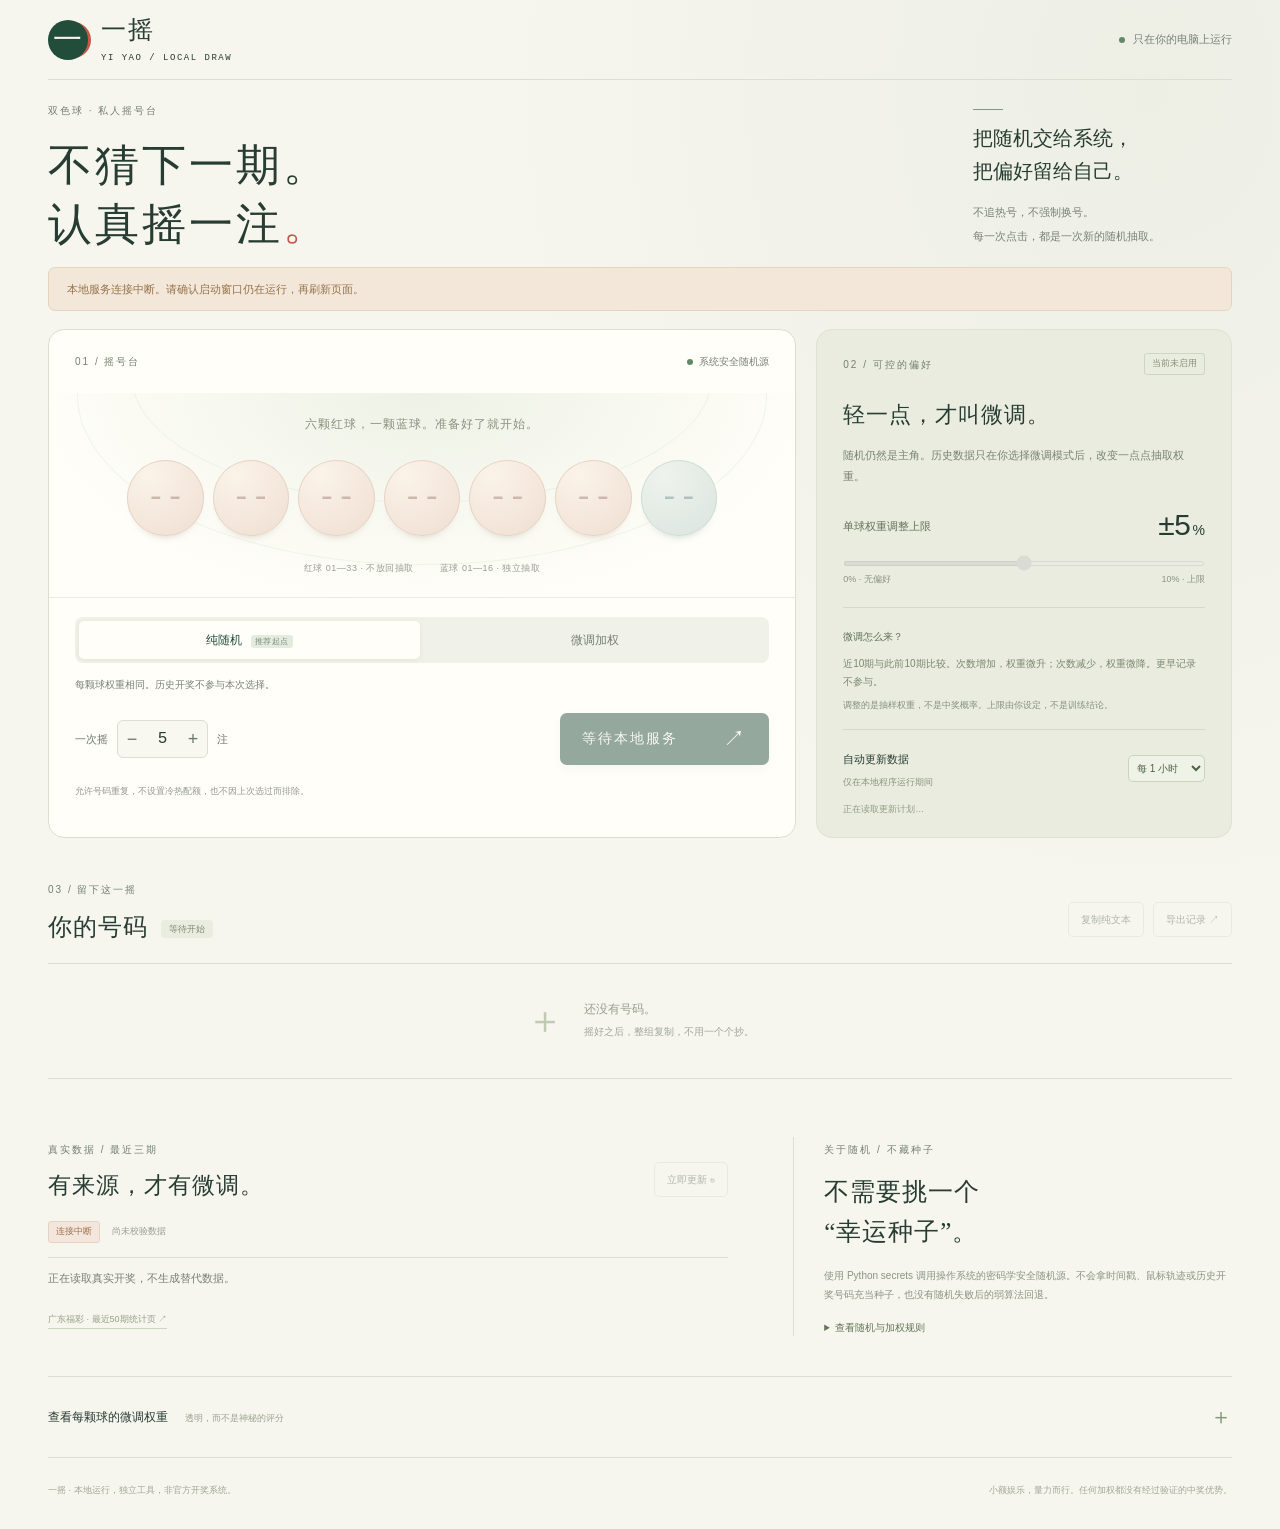
==== static/index.html @ d07a294c "init: 一摇·双色球摇号台 (ssq-draw-app), Python 纯标准库, 适配 Caddy 反代" ====
<!doctype html>
<html lang="zh-CN">
<head>
  <meta charset="utf-8">
  <meta name="viewport" content="width=device-width,initial-scale=1">
  <meta name="theme-color" content="#eef0e6">
  <title>一摇 · 本地双色球摇号台</title>
  <link rel="icon" href="favicon.svg" type="image/svg+xml">
  <link rel="stylesheet" href="style.css">
  <script src="app.js" defer></script>
</head>
<body>
  <div class="page-shell">
    <header class="topbar">
      <a class="brand" href="./" aria-label="一摇首页"><span class="brand-mark">一</span><span>一摇<span class="brand-sub">YI YAO / LOCAL DRAW</span></span></a>
      <span class="local-label"><i></i>只在你的电脑上运行</span>
    </header>

    <main>
      <section class="intro">
        <div><p class="eyebrow">双色球 · 私人摇号台</p><h1>不猜下一期。<br>认真摇一注<span class="period">。</span></h1></div>
        <div class="intro-note"><span class="note-line"></span><p>把随机交给系统，<br>把偏好留给自己。</p><span>不追热号，不强制换号。<br>每一次点击，都是一次新的随机抽取。</span></div>
      </section>

      <div id="notice" class="notice" role="status" hidden></div>
      <section class="workbench" aria-label="摇号控制台">
        <div class="draw-panel">
          <div class="panel-top"><span class="section-label">01 / 摇号台</span><span class="entropy-label"><i></i>系统安全随机源</span></div>
          <div class="machine" id="machine">
            <div class="orbit orbit-one"></div><div class="orbit orbit-two"></div>
            <p class="machine-caption" id="machine-caption">六颗红球，一颗蓝球。准备好了就开始。</p>
            <div class="balls" id="balls" aria-label="本次首注号码" aria-live="polite">
              <span class="ball empty">--</span><span class="ball empty">--</span><span class="ball empty">--</span><span class="ball empty">--</span><span class="ball empty">--</span><span class="ball empty">--</span><span class="ball blue empty">--</span>
            </div>
            <div class="machine-footer"><span>红球 01—33 · 不放回抽取</span><span>蓝球 01—16 · 独立抽取</span></div>
          </div>
          <div class="draw-controls">
            <fieldset class="mode-switch"><legend class="sr-only">选择摇号模式</legend>
              <label><input type="radio" name="mode" value="uniform" checked><span>纯随机 <small>推荐起点</small></span></label>
              <label><input type="radio" name="mode" value="weighted"><span>微调加权</span></label>
            </fieldset>
            <p id="mode-description" class="mode-description">每颗球权重相同。历史开奖不参与本次选择。</p>
            <div class="action-line">
              <div class="quantity"><label for="count">一次摇</label><div class="stepper"><button id="minus" type="button" aria-label="减少注数">−</button><input id="count" type="number" min="1" max="20" value="5" inputmode="numeric" aria-label="摇号注数"><button id="plus" type="button" aria-label="增加注数">+</button></div><span>注</span></div>
              <button id="draw" class="primary-button" type="button" disabled><span id="draw-label">连接摇号台…</span><span aria-hidden="true">↗</span></button>
            </div>
            <p class="quiet-line">允许号码重复，不设置冷热配额，也不因上次选过而排除。</p>
          </div>
        </div>

        <aside class="settings-panel">
          <div class="panel-top"><span class="section-label">02 / 可控的偏好</span><span class="small-tag" id="weight-tag">当前未启用</span></div>
          <h2>轻一点，才叫微调。</h2>
          <p class="settings-copy">随机仍然是主角。历史数据只在你选择微调模式后，改变一点点抽取权重。</p>
          <div class="strength-head"><label for="strength">单球权重调整上限</label><strong id="strength-value">±5<span>%</span></strong></div>
          <input id="strength" type="range" min="0" max="10" step="1" value="5" disabled aria-label="单球权重调整上限百分比">
          <div class="range-labels"><span>0% · 无偏好</span><span>10% · 上限</span></div>
          <div class="formula-note"><span class="tiny-label">微调怎么来？</span><p>近10期与此前10期比较。次数增加，权重微升；次数减少，权重微降。更早记录不参与。</p><small>调整的是抽样权重，不是中奖概率。上限由你设定，不是训练结论。</small></div>
          <div class="schedule"><div><label for="interval">自动更新数据</label><p>仅在本地程序运行期间</p></div><select id="interval" aria-label="自动更新周期"><option value="1">每 1 小时</option><option value="3">每 3 小时</option><option value="6">每 6 小时</option><option value="12">每 12 小时</option></select></div>
          <p class="next-refresh" id="next-refresh">正在读取更新计划…</p>
        </aside>
      </section>

      <section class="results-section" aria-labelledby="results-title">
        <div class="section-heading"><div><span class="section-label">03 / 留下这一摇</span><h2 id="results-title">你的号码<span id="result-count" class="count-badge">等待开始</span></h2></div><div class="result-actions"><button id="copy" type="button" class="text-button" disabled>复制纯文本</button><button id="export" type="button" class="text-button" disabled>导出记录 ↗</button></div></div>
        <div id="results" class="results empty-results"><span class="empty-symbol" aria-hidden="true">＋</span><p>还没有号码。<br><small>摇好之后，整组复制，不用一个个抄。</small></p></div>
        <div class="receipt" id="receipt" hidden></div>
        <details id="plain-details" class="plain-details" hidden><summary>展开纯文本，可直接全选复制</summary><textarea id="plain-output" readonly aria-label="本次号码纯文本" spellcheck="false"></textarea></details>
        <div id="recent-batches" class="recent-batches" hidden><span>最近几次</span><div id="batch-buttons"></div></div>
      </section>

      <section class="evidence-section">
        <div class="data-panel">
          <div class="section-heading"><div><span class="section-label">真实数据 / 最近三期</span><h2>有来源，才有微调。</h2></div><button id="refresh" class="text-button" type="button">立即更新 ↻</button></div>
          <div class="data-status"><span id="data-status" class="status-chip">正在连接</span><span id="checked-at">尚未校验数据</span></div>
          <div id="latest-draws" class="latest-draws"><p class="muted">正在读取真实开奖，不生成替代数据。</p></div>
          <a class="source-link" href="https://www.gdfc.org.cn/charts/ssq/indicators.html?period=50" target="_blank" rel="noreferrer">广东福彩 · 最近50期统计页 ↗</a>
        </div>
        <div class="principles-panel"><span class="section-label">关于随机 / 不藏种子</span><h2>不需要挑一个<br>“幸运种子”。</h2><p>使用 Python secrets 调用操作系统的密码学安全随机源。不会拿时间戳、鼠标轨迹或历史开奖号码充当种子，也没有随机失败后的弱算法回退。</p><details><summary>查看随机与加权规则</summary><p>每次抽取都使用 secrets.randbelow。纯随机时所有球的权重均为10000；微调时权重 = 10000 × [1 + 上限 × (近10期次数 − 此前10期次数) ÷ 10]，以整数对称取整。</p><p>红球按当前剩余权重逐次抽取，抽中后移除；蓝球单独抽取。种子与内部随机状态不显示、不保存。批次编号与权重快照只是记录标识，不是种子。</p><a href="https://docs.python.org/3/library/secrets.html" target="_blank" rel="noreferrer">Python 官方随机源说明 ↗</a></details></div>
      </section>

      <details class="weights-details" id="weights-details"><summary><span>查看每颗球的微调权重<span class="detail-sub">透明，而不是神秘的评分</span></span><span class="expand-sign">＋</span></summary><p class="weights-note" id="weights-note">展开后读取真实数据计算的权重预览。纯随机模式不使用这些权重。</p><h3>红球</h3><div id="red-weights" class="weight-grid"></div><h3>蓝球</h3><div id="blue-weights" class="weight-grid"></div></details>
    </main>
    <footer><span>一摇 · 本地运行，独立工具，非官方开奖系统。</span><span>小额娱乐，量力而行。任何加权都没有经过验证的中奖优势。</span></footer>
  </div>
  <div id="toast" class="toast" role="status" aria-live="polite" hidden></div>
</body>
</html>
---- static/style.css ----
:root{--paper:#f6f5ee;--ink:#273c32;--muted:#798178;--green:#234d3b;--green-light:#e4ebdf;--line:#dcded2;--red:#c65749;--blue:#47758c;--white:#fffef9;--serif:"STZhongsong","Songti SC","SimSun",serif;--sans:"Microsoft YaHei","PingFang SC",sans-serif;--mono:"Cascadia Mono","Consolas",monospace}
*{box-sizing:border-box}body{margin:0;background:var(--paper);color:var(--ink);font:14px/1.7 var(--sans);background-image:radial-gradient(ellipse at 90% 6%,#e2e7d975,transparent 40%)}button,input,select{font:inherit}button,a,input,select,summary{-webkit-tap-highlight-color:transparent}button{cursor:pointer}button:disabled{cursor:not-allowed;opacity:.48}button:focus-visible,a:focus-visible,input:focus-visible,select:focus-visible,summary:focus-visible{outline:3px solid #91b49d;outline-offset:4px}a{color:inherit;text-decoration:none}[hidden]{display:none!important}.page-shell{max-width:1272px;margin:auto;padding:0 44px}.topbar{height:106px;display:flex;align-items:center;justify-content:space-between;border-bottom:1px solid var(--line)}.brand{display:flex;align-items:center;gap:13px;font:25px var(--serif);letter-spacing:2px}.brand-mark{width:40px;height:40px;display:grid;place-items:center;border-radius:50%;background:var(--green);color:var(--paper);font:29px var(--serif);box-shadow:5px 0 0 -2px var(--red)}.brand-sub{display:block;font:9px/2 var(--mono);letter-spacing:1.5px;margin-top:3px}.local-label{font-size:11px;color:var(--muted);display:flex;align-items:center;gap:8px}.local-label i,.entropy-label i{width:6px;height:6px;border-radius:50%;background:#638768;display:inline-block}.intro{display:flex;justify-content:space-between;align-items:center;padding:55px 0 43px}.eyebrow,.section-label{font-size:10px;letter-spacing:2px;font-weight:500;color:#73816e}.eyebrow{margin:0 0 17px}.intro h1{font:48px/1.4 var(--serif);font-weight:500;margin:0;letter-spacing:3px}.period{color:var(--red)}.intro-note{padding-right:72px}.note-line{display:block;width:30px;height:1px;background:#849780;margin-bottom:12px}.intro-note p{font:20px/1.65 var(--serif);margin:0 0 12px}.intro-note>span:last-child{font-size:11px;color:var(--muted);line-height:1.85}.workbench{display:grid;grid-template-columns:minmax(0,1.8fr) minmax(285px,1fr);gap:20px}.draw-panel{background:var(--white);border:1px solid var(--line);border-radius:16px;overflow:hidden}.panel-top{display:flex;align-items:center;justify-content:space-between;gap:12px;padding:23px 26px}.entropy-label{display:flex;align-items:center;gap:6px;color:var(--muted);font-size:10px}.machine{position:relative;padding:15px 28px 27px;isolation:isolate;overflow:hidden;background:radial-gradient(ellipse at 50% 0%,#e6ecdcb0,transparent 73%)}.orbit{position:absolute;border:1px solid #dee5d770;border-radius:50%;z-index:-1;pointer-events:none;left:50%;transform:translateX(-50%)}.orbit-one{width:580px;height:250px;top:-140px}.orbit-two{width:690px;height:340px;top:-168px}.machine-caption{margin:6px 0 35px;text-align:center;font-size:12px;letter-spacing:1px;color:#89927f}.balls{display:grid;grid-template-columns:repeat(7,minmax(0,1fr));gap:9px;max-width:590px;margin:auto}.ball{aspect-ratio:1;display:flex;align-items:center;justify-content:center;position:relative;min-width:0;border-radius:50%;font:clamp(21px,2.5vw,34px)/1 var(--mono);font-weight:500;color:#fff6ed;background:radial-gradient(circle at 32% 23%,#ec8c70 0%,#d96856 40%,#b7473d 95%);box-shadow:inset -3px -5px 7px #7134232b,inset 2px 3px 4px #fff5,0 8px 12px -8px #a85339ad;letter-spacing:-1.5px}.ball.blue{background:radial-gradient(circle at 32% 23%,#81aec0,#4f8199 50%,#315e76);box-shadow:inset -3px -5px 7px #173c562b,inset 2px 3px 4px #fff5,0 8px 12px -8px #345d8bad}.ball.empty{color:#a78b7b88;background:radial-gradient(circle at 30% 20%,#fbf3e9,#efded1);box-shadow:inset 0 0 0 1px #e7d4c7,0 7px 9px -8px #82695061;letter-spacing:0}.ball.blue.empty{color:#80999c88;background:radial-gradient(circle at 30% 20%,#eef3ec,#dbe4df);box-shadow:inset 0 0 0 1px #cfded7,0 7px 9px -8px #52696e61}.machine-footer{display:flex;justify-content:center;gap:26px;margin-top:30px;color:#9a9e93;font-size:9px;letter-spacing:.5px}.draw-controls{padding:19px 26px 21px;border-top:1px solid #eaebe2}.mode-switch{display:flex;padding:4px;margin:0;border:0;border-radius:8px;background:#f0f1e9;gap:4px}.mode-switch label{flex:1;cursor:pointer;position:relative}.mode-switch input{position:absolute;opacity:0;pointer-events:none}.mode-switch label>span{display:block;text-align:center;padding:9px 4px;border-radius:5px;font-size:12px;color:var(--muted);transition:.2s}.mode-switch input:checked+span{background:var(--white);color:var(--green);box-shadow:0 1px 5px #263c3210}.mode-switch input:focus-visible+span{outline:2px solid #91b49d}.mode-switch small{font-size:8px;letter-spacing:.5px;margin-left:5px;background:var(--green-light);border-radius:3px;padding:2px 4px;color:#7a8d77}.mode-description{font-size:10px;color:var(--muted);margin:13px 0 20px;min-height:17px}.action-line{display:flex;align-items:center;justify-content:space-between;gap:20px}.quantity{display:flex;align-items:center;gap:9px;color:#6c7568;font-size:11px;white-space:nowrap}.stepper{display:flex;align-items:center;background:#f8f8f0;border:1px solid var(--line);border-radius:6px;height:38px}.stepper button{border:0;background:none;color:#697765;font-size:18px;width:28px;height:36px}.stepper input{width:33px;border:0;background:none;text-align:center;font:16px var(--mono);color:var(--ink);appearance:textfield;-moz-appearance:textfield}.stepper input::-webkit-inner-spin-button{display:none}.primary-button{display:flex;align-items:center;justify-content:space-between;gap:45px;padding:14px 22px;background:var(--green);color:#f1f4e9;border:0;border-radius:7px;min-width:190px;font-size:14px;letter-spacing:2px;box-shadow:0 4px 8px #234d3b10;transition:background .2s,transform .2s}.primary-button:hover{background:#306046;transform:translateY(-1px)}.primary-button>span:last-child{font-size:22px;font-weight:300;line-height:1}.quiet-line{font-size:9px;color:#949a8e;margin:19px 0 0}.settings-panel{border-radius:16px;background:#e9ecdf;border:1px solid #dde2d1;padding:0 26px 20px}.settings-panel .panel-top{padding:23px 0 12px}.small-tag{font-size:9px;color:#83907a;border:1px solid #ccd6c2;padding:2px 7px;border-radius:3px;white-space:nowrap}.settings-panel h2{font:22px var(--serif);font-weight:500;letter-spacing:1px;margin:13px 0 15px}.settings-copy{font-size:11px;color:#7a8472;line-height:1.9;margin:0 0 23px}.strength-head{display:flex;justify-content:space-between;align-items:center;gap:8px}.strength-head label{font-size:11px;color:#65745c}.strength-head strong{font:30px var(--mono);font-weight:400;letter-spacing:-2px}.strength-head strong span{font:14px var(--sans);letter-spacing:0;margin-left:3px}input[type=range]{width:100%;margin:17px 0 5px;accent-color:var(--green);height:5px;cursor:pointer}input[type=range]:disabled{cursor:default;opacity:.5}.range-labels{display:flex;justify-content:space-between;color:#8c9583;font:9px var(--sans)}.formula-note{margin-top:21px;padding:16px 0;border-top:1px solid #d3dac9}.tiny-label{font-size:10px;color:#607259}.formula-note p{font-size:10px;color:#7c8872;margin:7px 0;line-height:1.8}.formula-note small{font-size:9px;color:#88907f;display:block}.schedule{display:flex;justify-content:space-between;align-items:center;padding-top:17px;border-top:1px solid #d3dac9;gap:12px}.schedule label{font-size:11px}.schedule p{margin:4px 0 0;font-size:9px;color:#8a957f}.schedule select{border:1px solid #c9d3be;background:#eff2e7;border-radius:5px;padding:6px 4px;font-size:10px;color:#4d6246}.next-refresh{font-size:9px;margin:11px 0 0;color:#929b87}.results-section{margin-top:39px}.section-heading{display:flex;justify-content:space-between;align-items:center;gap:16px}.section-heading h2{font:24px var(--serif);letter-spacing:1px;margin:10px 0 20px;font-weight:500}.count-badge{font:9px var(--sans);letter-spacing:0;color:#7f8a75;background:#e9ecdf;vertical-align:middle;border-radius:4px;padding:4px 8px;margin-left:13px}.result-actions{display:flex;gap:9px}.text-button{background:transparent;border:1px solid var(--line);border-radius:5px;color:#68765f;font-size:10px;padding:8px 12px;white-space:nowrap;transition:.2s}.text-button:hover:not(:disabled){border-color:#8c9c7f;color:var(--green);background:#eaf0e2}.results{border-top:1px solid var(--line);border-bottom:1px solid var(--line)}.empty-results{display:flex;align-items:center;justify-content:center;gap:20px;min-height:116px;color:#96a08b}.empty-symbol{font:38px var(--serif);color:#c0cab3}.empty-results p{font-size:12px;margin:0;line-height:1.8}.empty-results small{font-size:10px;color:#a1a798}.result-row{display:flex;align-items:center;gap:20px;min-height:64px;border-bottom:1px solid #e2e5d9;padding:12px 16px;animation:arrive .4s both}.result-row:last-child{border:0}.row-index{font:10px var(--mono);color:#acb2a1}.row-numbers{font:19px var(--mono);letter-spacing:2px;color:#b14a40;white-space:pre}.row-blue{color:var(--blue)}.row-plus{color:#a1a994;font-size:14px;letter-spacing:1px;margin:0 9px}.row-copy{margin-left:auto;border:0;background:none;color:#89957d;font-size:10px;padding:5px 8px}.row-copy:hover{color:var(--green)}.receipt{font:9px/1.8 var(--mono);color:#939b89;margin-top:12px;word-break:break-all}.recent-batches{display:flex;align-items:center;gap:15px;margin-top:17px;font-size:10px;color:var(--muted)}#batch-buttons{display:flex;gap:7px;flex-wrap:wrap}#batch-buttons button{border:1px solid #dce1d2;background:transparent;border-radius:4px;padding:4px 7px;color:#7b8870;font:9px var(--mono)}.evidence-section{display:grid;grid-template-columns:1.55fr 1fr;gap:65px;margin-top:53px;padding-top:5px}.data-panel .section-heading h2{font-size:23px}.data-status{display:flex;align-items:center;gap:12px;font-size:9px;color:#98a08f;margin-bottom:14px}.status-chip{border:1px solid #d6dfcc;background:#eaf0e2;color:#758567;padding:2px 7px;border-radius:3px;white-space:nowrap}.status-chip.error{background:#f3e6dc;color:#a4714d;border-color:#e6d4c3}.latest-draws{border-top:1px solid var(--line)}.history-row{display:flex;align-items:center;justify-content:space-between;gap:14px;border-bottom:1px solid #e4e6dc;padding:11px 0}.history-issue{font:10px var(--mono);color:#8b9581}.history-numbers{font:13px var(--mono);color:#9b6256;letter-spacing:1px;white-space:pre}.history-numbers .history-blue{color:var(--blue);margin-left:12px}.source-link{display:inline-block;font-size:9px;color:#95a088;margin-top:14px;border-bottom:1px solid #cbd6bf}.principles-panel{padding-left:30px;border-left:1px solid var(--line)}.principles-panel h2{font:25px/1.6 var(--serif);margin:12px 0 14px;letter-spacing:1px;font-weight:500}.principles-panel>p,.principles-panel details p{font-size:10px;color:#8a9580;line-height:1.9}.principles-panel summary{cursor:pointer;color:#637758;font-size:10px;margin-top:15px}.principles-panel details a{font-size:9px;text-decoration:underline;color:#7b8e70}.weights-details{border-top:1px solid var(--line);border-bottom:1px solid var(--line);margin-top:40px}.weights-details>summary{display:flex;justify-content:space-between;align-items:center;cursor:pointer;padding:21px 0;font-size:12px;list-style:none}.weights-details>summary::-webkit-details-marker{display:none}.detail-sub{font-size:9px;color:#9aa38f;margin-left:17px}.expand-sign{color:#85987b;font-size:22px}.weights-details[open] .expand-sign{transform:rotate(45deg)}.weights-details h3{font-size:11px;font-weight:400;margin-top:18px;color:#798b6c}.weights-note{font-size:10px;color:#8d9881;margin-top:0}.weight-grid{display:grid;grid-template-columns:repeat(11,minmax(0,1fr));gap:7px;margin-bottom:20px}.weight-cell{display:flex;justify-content:space-between;align-items:center;gap:3px;border:1px solid #e0e4d6;background:#f1f2e9;border-radius:4px;padding:8px;font:10px var(--mono)}.weight-cell strong{font-weight:500;color:#788871}.weight-cell span{font-size:9px;color:#939e89}.weight-cell.up{background:#e5ebde;border-color:#c9d8c0}.weight-cell.down{background:#f2e8de;border-color:#e4d6c5}.weight-cell.down span{color:#a78665}.notice{padding:12px 18px;background:#f2e7d9;color:#967349;border:1px solid #e5d5bd;border-radius:7px;margin-bottom:18px;font-size:11px}.muted{color:var(--muted);font-size:11px}footer{display:flex;justify-content:space-between;gap:20px;padding:25px 0 30px;font-size:9px;color:#a0a894}.toast{position:fixed;bottom:25px;left:50%;transform:translateX(-50%);background:var(--green);color:#f6f8ef;padding:10px 21px;font-size:12px;border-radius:7px;box-shadow:0 8px 30px #234d3b22;z-index:10;max-width:90vw}.sr-only{position:absolute;width:1px;height:1px;padding:0;margin:-1px;overflow:hidden;clip:rect(0,0,0,0);white-space:nowrap;border:0}.is-spinning .ball{animation:shake .4s ease-in-out infinite alternate}.is-spinning .ball:nth-child(even){animation-direction:alternate-reverse}.is-spinning .ball:nth-child(3n){animation-delay:.1s}.is-revealing .ball{animation:reveal .5s both}.is-revealing .ball:nth-child(2){animation-delay:.05s}.is-revealing .ball:nth-child(3){animation-delay:.1s}.is-revealing .ball:nth-child(4){animation-delay:.15s}.is-revealing .ball:nth-child(5){animation-delay:.2s}.is-revealing .ball:nth-child(6){animation-delay:.25s}.is-revealing .ball:nth-child(7){animation-delay:.3s}@keyframes shake{from{transform:translateY(-4px) rotate(-7deg);opacity:.6}to{transform:translateY(5px) rotate(7deg);opacity:1}}@keyframes reveal{from{transform:translateY(12px) scale(.85);opacity:0}to{transform:none;opacity:1}}@keyframes arrive{from{opacity:0;transform:translateY(5px)}to{opacity:1;transform:none}}
.plain-details{margin-top:14px;color:#68765f;font-size:11px}.plain-details summary{cursor:pointer}.plain-details textarea{display:block;width:100%;resize:vertical;margin-top:12px;padding:14px;border:1px solid var(--line);border-radius:6px;background:var(--white);color:var(--ink);font:14px/1.8 var(--mono)}
@media(min-width:761px){.topbar{height:80px}.intro{padding:22px 0 12px}.intro h1{font-size:44px;line-height:1.35}.machine-caption{margin-bottom:25px}.machine-footer{margin-top:25px}.machine{padding-bottom:20px}}
@media(min-width:1400px){.intro h1{font-size:53px}}
@media(max-width:1000px){.page-shell{padding:0 28px}.intro-note{padding-right:20px}.intro h1{font-size:42px}.workbench{gap:15px;grid-template-columns:minmax(0,1.65fr) minmax(265px,1fr)}.panel-top{padding:20px}.draw-controls{padding:19px 20px}.machine{padding-left:19px;padding-right:19px}.balls{gap:6px}.action-line{gap:12px}.primary-button{min-width:145px;gap:15px;padding:13px 17px}.quantity{gap:6px}.settings-panel{padding:0 20px 20px}.entropy-label{font-size:9px}.machine-footer{gap:12px;font-size:8px}.evidence-section{gap:28px}.weight-grid{grid-template-columns:repeat(8,minmax(0,1fr))}}
@media(max-width:760px){.page-shell{padding:0 20px}.topbar{height:80px}.brand{font-size:22px}.brand-mark{width:33px;height:33px;font-size:23px}.brand-sub{font-size:8px}.local-label{font-size:9px}.intro{padding:35px 0 29px}.intro h1{font-size:37px;letter-spacing:2px}.eyebrow{font-size:9px;margin-bottom:12px}.intro-note{display:none}.workbench{grid-template-columns:1fr}.panel-top{padding:20px}.machine{padding-top:10px;padding-bottom:26px}.machine-caption{margin:5px 0 28px;font-size:10px}.ball{font-size:clamp(18px,5vw,31px)}.machine-footer{font-size:8px;gap:18px;margin-top:25px}.draw-controls{padding:17px 20px}.primary-button{flex:1;max-width:230px;font-size:13px}.action-line{gap:22px}.settings-panel{padding:0 20px 20px}.settings-panel .panel-top{padding-top:20px}.settings-copy{margin-bottom:17px}.settings-panel h2{font-size:21px}.formula-note{margin-top:18px}.results-section{margin-top:32px}.section-heading h2{font-size:21px;margin-bottom:16px}.result-actions{gap:6px}.text-button{font-size:9px;padding:7px 9px}.result-row{gap:13px;padding:13px 6px;min-height:58px}.row-numbers{font-size:16px;letter-spacing:1px}.row-plus{margin:0 6px}.row-copy{font-size:9px;padding:5px 3px}.row-index{font-size:9px}.count-badge{font-size:8px;margin-left:8px}.evidence-section{grid-template-columns:1fr;gap:28px;margin-top:36px}.principles-panel{border-left:0;border-top:1px solid var(--line);padding:25px 0 0}.principles-panel h2{font-size:24px;line-height:1.5}.principles-panel h2 br{display:none}.principles-panel>p,.principles-panel details p{font-size:11px}.weights-details{margin-top:27px}.weight-grid{grid-template-columns:repeat(6,minmax(0,1fr));gap:5px}.weight-cell{padding:7px 5px;flex-direction:column;gap:3px}.detail-sub{font-size:8px;margin-left:10px}.receipt{font-size:8px}footer{flex-direction:column;gap:5px;font-size:8px;padding:20px 0 26px}.history-row{padding:13px 0}.history-numbers{font-size:12px}}
@media(max-width:380px){.page-shell{padding:0 14px}.local-label{font-size:8px}.row-numbers{font-size:14px;letter-spacing:.5px}.row-plus{margin:0 4px}.row-copy{font-size:8px}.result-row{gap:8px}.action-line{gap:12px}.quantity{font-size:10px}.mode-switch small{display:none}.entropy-label{font-size:8px}.section-label{font-size:9px}.machine-caption{font-size:9px}}
@media(prefers-reduced-motion:reduce){*,*::before,*::after{animation:none!important;transition:none!important;scroll-behavior:auto!important}}
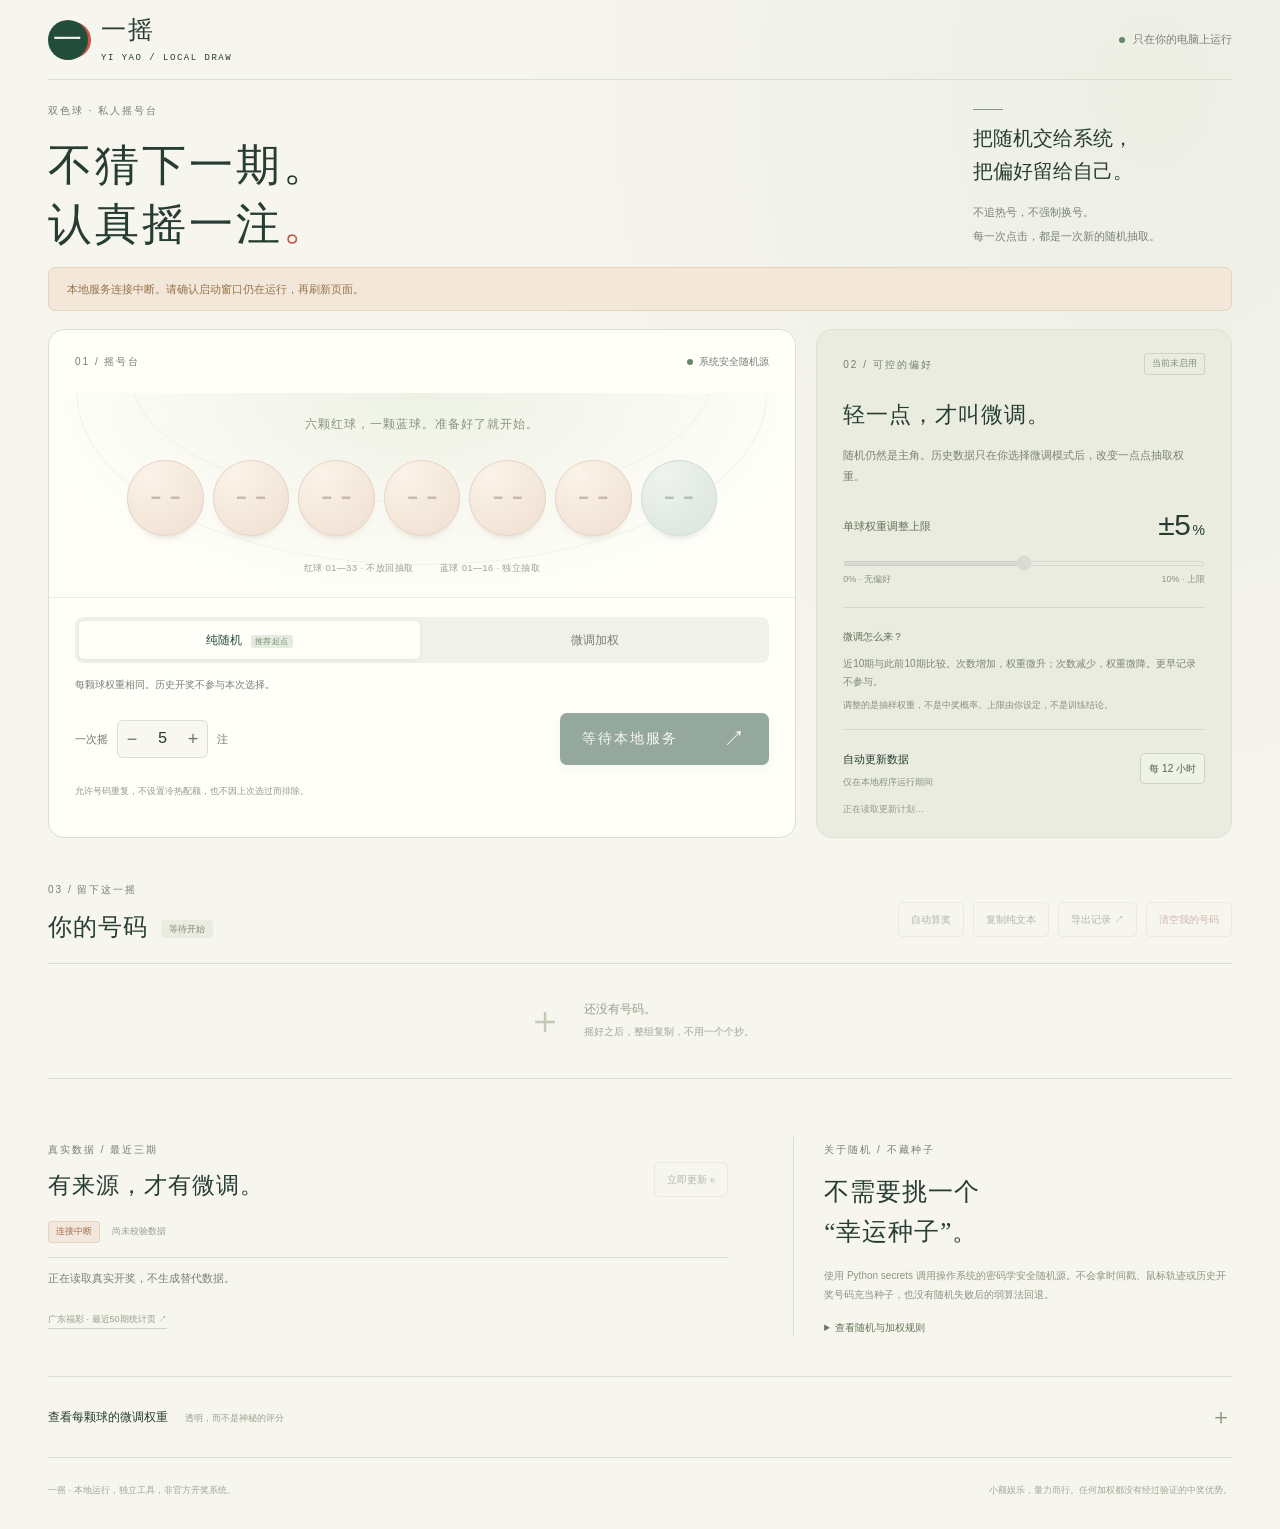
==== commit 36727d8c: "feat: fix prize checking and display award amounts" ====
--- a/static/index.html
+++ b/static/index.html
@@ -56,17 +56,19 @@
           <input id="strength" type="range" min="0" max="10" step="1" value="5" disabled aria-label="单球权重调整上限百分比">
           <div class="range-labels"><span>0% · 无偏好</span><span>10% · 上限</span></div>
           <div class="formula-note"><span class="tiny-label">微调怎么来？</span><p>近10期与此前10期比较。次数增加，权重微升；次数减少，权重微降。更早记录不参与。</p><small>调整的是抽样权重，不是中奖概率。上限由你设定，不是训练结论。</small></div>
-          <div class="schedule"><div><label for="interval">自动更新数据</label><p>仅在本地程序运行期间</p></div><select id="interval" aria-label="自动更新周期"><option value="1">每 1 小时</option><option value="3">每 3 小时</option><option value="6">每 6 小时</option><option value="12">每 12 小时</option></select></div>
+          <div class="schedule"><div><span class="schedule-label">自动更新数据</span><p>仅在本地程序运行期间</p></div><span class="fixed-interval">每 12 小时</span></div>
           <p class="next-refresh" id="next-refresh">正在读取更新计划…</p>
         </aside>
       </section>
 
       <section class="results-section" aria-labelledby="results-title">
-        <div class="section-heading"><div><span class="section-label">03 / 留下这一摇</span><h2 id="results-title">你的号码<span id="result-count" class="count-badge">等待开始</span></h2></div><div class="result-actions"><button id="copy" type="button" class="text-button" disabled>复制纯文本</button><button id="export" type="button" class="text-button" disabled>导出记录 ↗</button></div></div>
+        <div class="section-heading"><div><span class="section-label">03 / 留下这一摇</span><h2 id="results-title">你的号码<span id="result-count" class="count-badge">等待开始</span></h2></div><div class="result-actions"><button id="check-prize" type="button" class="text-button" disabled>自动算奖</button><button id="copy" type="button" class="text-button" disabled>复制纯文本</button><button id="export" type="button" class="text-button" disabled>导出记录 ↗</button><button id="clear" type="button" class="text-button clear-button" disabled>清空我的号码</button></div></div>
         <div id="results" class="results empty-results"><span class="empty-symbol" aria-hidden="true">＋</span><p>还没有号码。<br><small>摇好之后，整组复制，不用一个个抄。</small></p></div>
         <div class="receipt" id="receipt" hidden></div>
         <details id="plain-details" class="plain-details" hidden><summary>展开纯文本，可直接全选复制</summary><textarea id="plain-output" readonly aria-label="本次号码纯文本" spellcheck="false"></textarea></details>
-        <div id="recent-batches" class="recent-batches" hidden><span>最近几次</span><div id="batch-buttons"></div></div>
+        <div id="prize-options" class="prize-options" hidden><label><input id="fuyun" type="checkbox"> 当期特别规定已开启，包含福运奖（3个红球）</label><small>默认不勾选；请以该期官方开奖公告为准。</small></div>
+        <div id="prize-results" class="prize-results" hidden aria-live="polite"></div>
+        <div id="recent-batches" class="recent-batches" hidden><span>最近几次</span><div id="batch-buttons"></div><button id="clear-batches" class="text-button" type="button" disabled>清空记录</button></div>
       </section>
 
       <section class="evidence-section">
--- a/static/style.css
+++ b/static/style.css
@@ -7,3 +7,9 @@
 @media(max-width:760px){.page-shell{padding:0 20px}.topbar{height:80px}.brand{font-size:22px}.brand-mark{width:33px;height:33px;font-size:23px}.brand-sub{font-size:8px}.local-label{font-size:9px}.intro{padding:35px 0 29px}.intro h1{font-size:37px;letter-spacing:2px}.eyebrow{font-size:9px;margin-bottom:12px}.intro-note{display:none}.workbench{grid-template-columns:1fr}.panel-top{padding:20px}.machine{padding-top:10px;padding-bottom:26px}.machine-caption{margin:5px 0 28px;font-size:10px}.ball{font-size:clamp(18px,5vw,31px)}.machine-footer{font-size:8px;gap:18px;margin-top:25px}.draw-controls{padding:17px 20px}.primary-button{flex:1;max-width:230px;font-size:13px}.action-line{gap:22px}.settings-panel{padding:0 20px 20px}.settings-panel .panel-top{padding-top:20px}.settings-copy{margin-bottom:17px}.settings-panel h2{font-size:21px}.formula-note{margin-top:18px}.results-section{margin-top:32px}.section-heading h2{font-size:21px;margin-bottom:16px}.result-actions{gap:6px}.text-button{font-size:9px;padding:7px 9px}.result-row{gap:13px;padding:13px 6px;min-height:58px}.row-numbers{font-size:16px;letter-spacing:1px}.row-plus{margin:0 6px}.row-copy{font-size:9px;padding:5px 3px}.row-index{font-size:9px}.count-badge{font-size:8px;margin-left:8px}.evidence-section{grid-template-columns:1fr;gap:28px;margin-top:36px}.principles-panel{border-left:0;border-top:1px solid var(--line);padding:25px 0 0}.principles-panel h2{font-size:24px;line-height:1.5}.principles-panel h2 br{display:none}.principles-panel>p,.principles-panel details p{font-size:11px}.weights-details{margin-top:27px}.weight-grid{grid-template-columns:repeat(6,minmax(0,1fr));gap:5px}.weight-cell{padding:7px 5px;flex-direction:column;gap:3px}.detail-sub{font-size:8px;margin-left:10px}.receipt{font-size:8px}footer{flex-direction:column;gap:5px;font-size:8px;padding:20px 0 26px}.history-row{padding:13px 0}.history-numbers{font-size:12px}}
 @media(max-width:380px){.page-shell{padding:0 14px}.local-label{font-size:8px}.row-numbers{font-size:14px;letter-spacing:.5px}.row-plus{margin:0 4px}.row-copy{font-size:8px}.result-row{gap:8px}.action-line{gap:12px}.quantity{font-size:10px}.mode-switch small{display:none}.entropy-label{font-size:8px}.section-label{font-size:9px}.machine-caption{font-size:9px}}
 @media(prefers-reduced-motion:reduce){*,*::before,*::after{animation:none!important;transition:none!important;scroll-behavior:auto!important}}
+.row-actions{display:flex;align-items:center;gap:8px;margin-left:auto}.row-copy{margin-left:0}.row-edit{border:1px solid #dce1d2;background:transparent;border-radius:4px;padding:5px 8px;color:#89957d;font-size:10px}.row-edit:hover{border-color:#8c9c7f;color:var(--green);background:#eaf0e2}.edit-form{display:flex;align-items:center;gap:8px;flex:1;min-width:0}.edit-red{display:grid;grid-template-columns:repeat(6,minmax(36px,1fr));gap:5px;flex:1}.edit-form input{width:100%;min-width:0;border:1px solid #d6ddcf;border-radius:4px;background:#fbfbf5;color:var(--ink);padding:7px 3px;text-align:center;font:13px var(--mono);appearance:textfield;-moz-appearance:textfield}.edit-form input::-webkit-inner-spin-button{display:none}.edit-plus{color:#9da697;font-size:13px}.edit-blue-number{max-width:45px}.edit-actions{display:flex;gap:5px;white-space:nowrap}.edit-save,.edit-cancel{border:1px solid #cbd8c1;border-radius:4px;padding:6px 8px;font-size:10px}.edit-save{background:var(--green);color:#f1f4e9}.edit-cancel{background:transparent;color:#718069}.prize-options{display:flex;align-items:center;gap:12px;flex-wrap:wrap;padding:13px 16px;background:#f0f2e8;border-bottom:1px solid #e2e5d9;color:#68765f;font-size:10px}.prize-options label{cursor:pointer}.prize-options input{accent-color:var(--green);vertical-align:-1px}.prize-options small{color:#929a8c}.prize-results{margin-top:15px;border:1px solid var(--line);border-radius:7px;background:var(--white);overflow:hidden}.prize-heading{display:flex;justify-content:space-between;align-items:center;padding:14px 16px 4px;font-size:12px}.prize-heading strong{font:16px var(--serif);font-weight:500}.prize-heading span{font-size:10px;color:#7f8b76}.prize-draw{padding:0 16px 12px;margin:0;color:#929a8c;font:10px var(--mono);border-bottom:1px solid #e2e5d9}.prize-row{display:flex;align-items:center;gap:14px;padding:10px 16px;border-bottom:1px solid #e2e5d9;font-size:10px}.prize-row:last-of-type{border-bottom:0}.prize-row strong{margin-left:auto;font-size:11px;color:#6f7d69}.prize-row.won strong{color:var(--red)}.prize-row.no-prize strong{color:#a3aa9e;font-weight:400}.prize-condition{color:#8c9584;font-family:var(--mono)}.prize-note{display:block;padding:11px 16px;color:#98a08f;font-size:9px;border-top:1px solid #e2e5d9}@media(max-width:760px){.section-heading{align-items:flex-start;flex-wrap:wrap}.result-actions{width:100%;justify-content:flex-start}.edit-form{flex-wrap:wrap;gap:7px}.edit-red{flex-basis:100%;grid-template-columns:repeat(6,minmax(30px,1fr))}.edit-blue-number{max-width:52px}.edit-actions{margin-left:auto}.prize-options{align-items:flex-start;flex-direction:column;gap:5px}.prize-row{padding:10px 10px;gap:9px}.prize-heading{padding-left:10px;padding-right:10px}.prize-draw{padding-left:10px;padding-right:10px;font-size:9px}.prize-note{padding-left:10px;padding-right:10px}}
+.clear-button{color:#a97868;border-color:#ead8cf}.clear-button:hover:not(:disabled){color:#a34f43;border-color:#d8a99d;background:#f8ece6}
+.recent-batches{flex-wrap:wrap}.clear-history-button{color:#a97868;border-color:#ead8cf}.clear-history-button:hover:not(:disabled){color:#a34f43;border-color:#d8a99d;background:#f8ece6}
+.schedule-label{font-size:11px}.fixed-interval{border:1px solid #c9d3be;background:#eff2e7;border-radius:5px;padding:6px 8px;font-size:10px;color:#4d6246;white-space:nowrap}
+.recent-batch{display:flex;align-items:center;gap:3px}.batch-delete{border:0!important;background:transparent!important;padding:4px 3px!important;color:#b78d7c!important;font:11px var(--mono)!important}.batch-delete:hover{color:var(--red)!important;background:#f8ece6!important}
+.prize-row .prize-level{margin-left:auto}.prize-amount{min-width:72px;text-align:right;color:#7c8872;font:10px var(--mono)}.prize-row.won .prize-amount{color:var(--red)}.prize-row.no-prize .prize-amount{color:#a3aa9e}
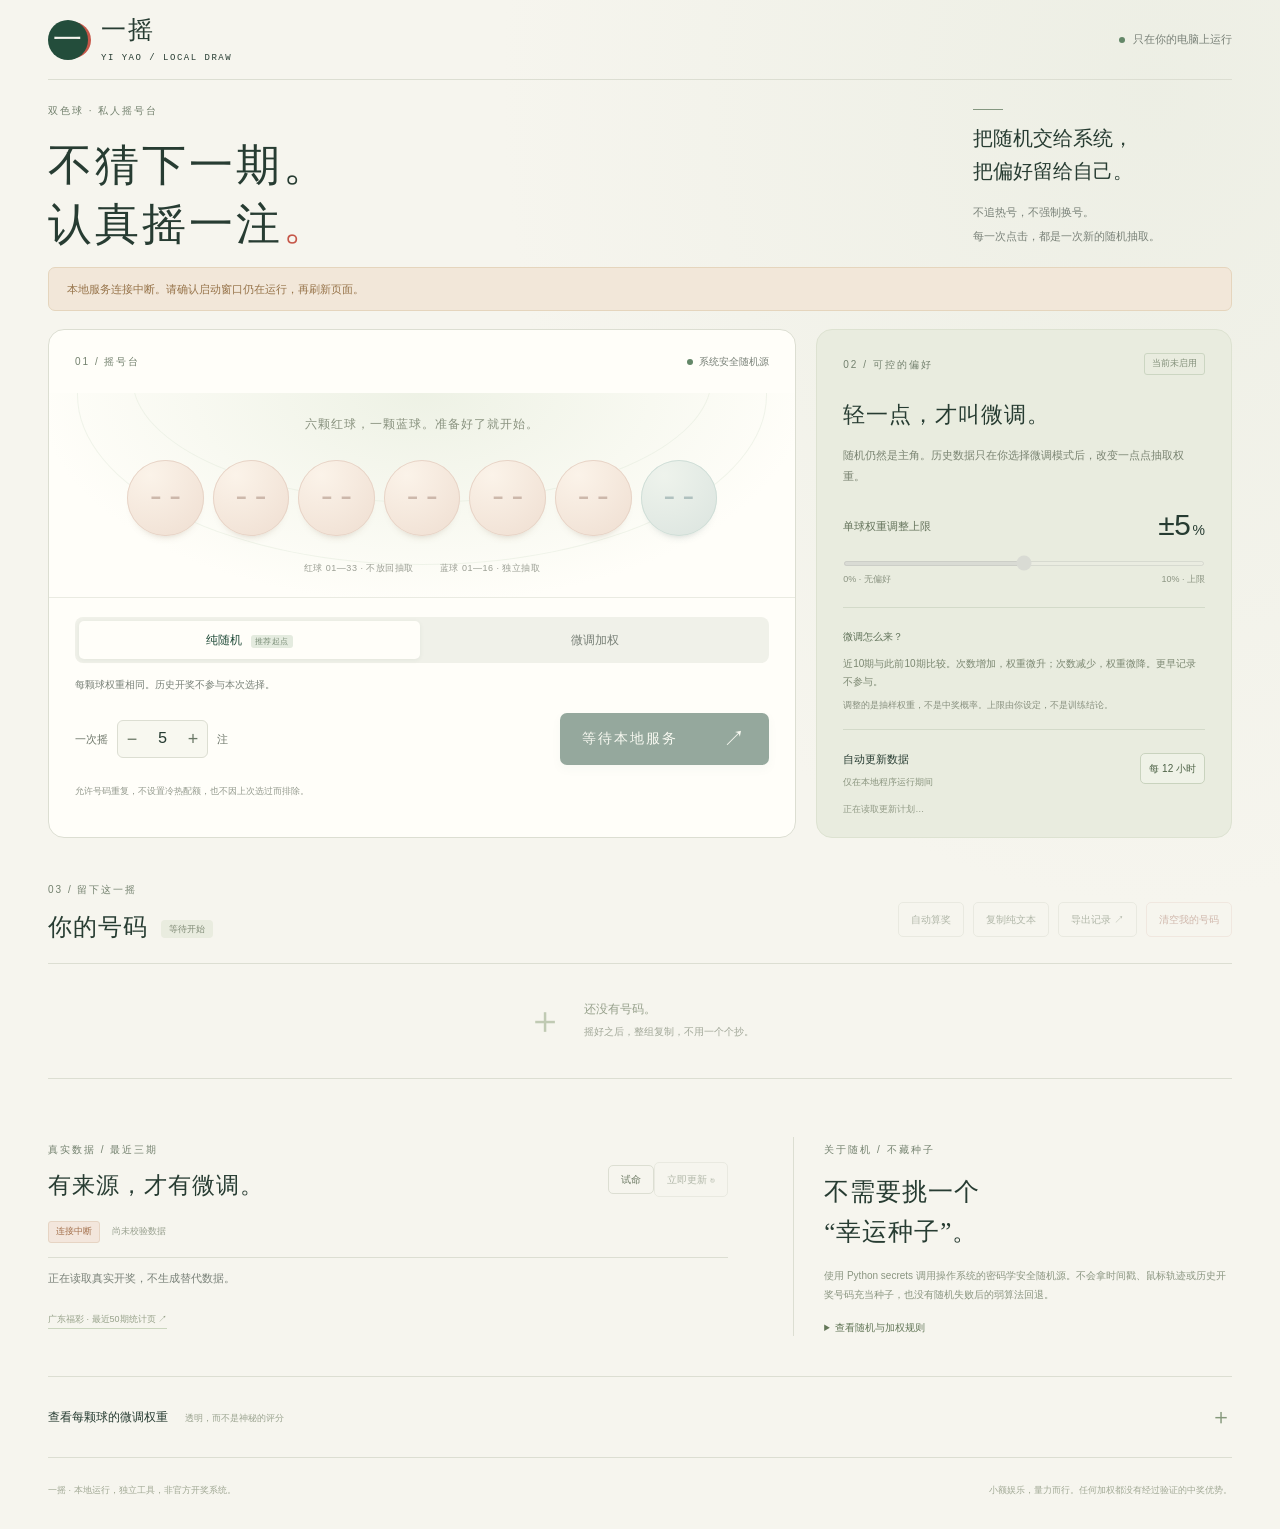
==== commit 1e453c8b: "feat: improve trial controls and speed selector" ====
--- a/static/index.html
+++ b/static/index.html
@@ -73,7 +73,7 @@
 
       <section class="evidence-section">
         <div class="data-panel">
-          <div class="section-heading"><div><span class="section-label">真实数据 / 最近三期</span><h2>有来源，才有微调。</h2></div><button id="refresh" class="text-button" type="button">立即更新 ↻</button></div>
+          <div class="section-heading"><div><span class="section-label">真实数据 / 最近三期</span><h2>有来源，才有微调。</h2></div><div class="section-heading-actions"><a id="trial" class="text-button" href="trial.html">试命</a><button id="refresh" class="text-button" type="button">立即更新 ↻</button></div></div>
           <div class="data-status"><span id="data-status" class="status-chip">正在连接</span><span id="checked-at">尚未校验数据</span></div>
           <div id="latest-draws" class="latest-draws"><p class="muted">正在读取真实开奖，不生成替代数据。</p></div>
           <a class="source-link" href="https://www.gdfc.org.cn/charts/ssq/indicators.html?period=50" target="_blank" rel="noreferrer">广东福彩 · 最近50期统计页 ↗</a>
--- a/static/style.css
+++ b/static/style.css
@@ -6,6 +6,7 @@
 @media(max-width:1000px){.page-shell{padding:0 28px}.intro-note{padding-right:20px}.intro h1{font-size:42px}.workbench{gap:15px;grid-template-columns:minmax(0,1.65fr) minmax(265px,1fr)}.panel-top{padding:20px}.draw-controls{padding:19px 20px}.machine{padding-left:19px;padding-right:19px}.balls{gap:6px}.action-line{gap:12px}.primary-button{min-width:145px;gap:15px;padding:13px 17px}.quantity{gap:6px}.settings-panel{padding:0 20px 20px}.entropy-label{font-size:9px}.machine-footer{gap:12px;font-size:8px}.evidence-section{gap:28px}.weight-grid{grid-template-columns:repeat(8,minmax(0,1fr))}}
 @media(max-width:760px){.page-shell{padding:0 20px}.topbar{height:80px}.brand{font-size:22px}.brand-mark{width:33px;height:33px;font-size:23px}.brand-sub{font-size:8px}.local-label{font-size:9px}.intro{padding:35px 0 29px}.intro h1{font-size:37px;letter-spacing:2px}.eyebrow{font-size:9px;margin-bottom:12px}.intro-note{display:none}.workbench{grid-template-columns:1fr}.panel-top{padding:20px}.machine{padding-top:10px;padding-bottom:26px}.machine-caption{margin:5px 0 28px;font-size:10px}.ball{font-size:clamp(18px,5vw,31px)}.machine-footer{font-size:8px;gap:18px;margin-top:25px}.draw-controls{padding:17px 20px}.primary-button{flex:1;max-width:230px;font-size:13px}.action-line{gap:22px}.settings-panel{padding:0 20px 20px}.settings-panel .panel-top{padding-top:20px}.settings-copy{margin-bottom:17px}.settings-panel h2{font-size:21px}.formula-note{margin-top:18px}.results-section{margin-top:32px}.section-heading h2{font-size:21px;margin-bottom:16px}.result-actions{gap:6px}.text-button{font-size:9px;padding:7px 9px}.result-row{gap:13px;padding:13px 6px;min-height:58px}.row-numbers{font-size:16px;letter-spacing:1px}.row-plus{margin:0 6px}.row-copy{font-size:9px;padding:5px 3px}.row-index{font-size:9px}.count-badge{font-size:8px;margin-left:8px}.evidence-section{grid-template-columns:1fr;gap:28px;margin-top:36px}.principles-panel{border-left:0;border-top:1px solid var(--line);padding:25px 0 0}.principles-panel h2{font-size:24px;line-height:1.5}.principles-panel h2 br{display:none}.principles-panel>p,.principles-panel details p{font-size:11px}.weights-details{margin-top:27px}.weight-grid{grid-template-columns:repeat(6,minmax(0,1fr));gap:5px}.weight-cell{padding:7px 5px;flex-direction:column;gap:3px}.detail-sub{font-size:8px;margin-left:10px}.receipt{font-size:8px}footer{flex-direction:column;gap:5px;font-size:8px;padding:20px 0 26px}.history-row{padding:13px 0}.history-numbers{font-size:12px}}
 @media(max-width:380px){.page-shell{padding:0 14px}.local-label{font-size:8px}.row-numbers{font-size:14px;letter-spacing:.5px}.row-plus{margin:0 4px}.row-copy{font-size:8px}.result-row{gap:8px}.action-line{gap:12px}.quantity{font-size:10px}.mode-switch small{display:none}.entropy-label{font-size:8px}.section-label{font-size:9px}.machine-caption{font-size:9px}}
+.row-reroll{border:1px solid #dce1d2;background:transparent;border-radius:4px;padding:5px 8px;color:#89957d;font-size:10px}.row-reroll:hover{border-color:#8c9c7f;color:var(--green);background:#eaf0e2}
 @media(prefers-reduced-motion:reduce){*,*::before,*::after{animation:none!important;transition:none!important;scroll-behavior:auto!important}}
 .row-actions{display:flex;align-items:center;gap:8px;margin-left:auto}.row-copy{margin-left:0}.row-edit{border:1px solid #dce1d2;background:transparent;border-radius:4px;padding:5px 8px;color:#89957d;font-size:10px}.row-edit:hover{border-color:#8c9c7f;color:var(--green);background:#eaf0e2}.edit-form{display:flex;align-items:center;gap:8px;flex:1;min-width:0}.edit-red{display:grid;grid-template-columns:repeat(6,minmax(36px,1fr));gap:5px;flex:1}.edit-form input{width:100%;min-width:0;border:1px solid #d6ddcf;border-radius:4px;background:#fbfbf5;color:var(--ink);padding:7px 3px;text-align:center;font:13px var(--mono);appearance:textfield;-moz-appearance:textfield}.edit-form input::-webkit-inner-spin-button{display:none}.edit-plus{color:#9da697;font-size:13px}.edit-blue-number{max-width:45px}.edit-actions{display:flex;gap:5px;white-space:nowrap}.edit-save,.edit-cancel{border:1px solid #cbd8c1;border-radius:4px;padding:6px 8px;font-size:10px}.edit-save{background:var(--green);color:#f1f4e9}.edit-cancel{background:transparent;color:#718069}.prize-options{display:flex;align-items:center;gap:12px;flex-wrap:wrap;padding:13px 16px;background:#f0f2e8;border-bottom:1px solid #e2e5d9;color:#68765f;font-size:10px}.prize-options label{cursor:pointer}.prize-options input{accent-color:var(--green);vertical-align:-1px}.prize-options small{color:#929a8c}.prize-results{margin-top:15px;border:1px solid var(--line);border-radius:7px;background:var(--white);overflow:hidden}.prize-heading{display:flex;justify-content:space-between;align-items:center;padding:14px 16px 4px;font-size:12px}.prize-heading strong{font:16px var(--serif);font-weight:500}.prize-heading span{font-size:10px;color:#7f8b76}.prize-draw{padding:0 16px 12px;margin:0;color:#929a8c;font:10px var(--mono);border-bottom:1px solid #e2e5d9}.prize-row{display:flex;align-items:center;gap:14px;padding:10px 16px;border-bottom:1px solid #e2e5d9;font-size:10px}.prize-row:last-of-type{border-bottom:0}.prize-row strong{margin-left:auto;font-size:11px;color:#6f7d69}.prize-row.won strong{color:var(--red)}.prize-row.no-prize strong{color:#a3aa9e;font-weight:400}.prize-condition{color:#8c9584;font-family:var(--mono)}.prize-note{display:block;padding:11px 16px;color:#98a08f;font-size:9px;border-top:1px solid #e2e5d9}@media(max-width:760px){.section-heading{align-items:flex-start;flex-wrap:wrap}.result-actions{width:100%;justify-content:flex-start}.edit-form{flex-wrap:wrap;gap:7px}.edit-red{flex-basis:100%;grid-template-columns:repeat(6,minmax(30px,1fr))}.edit-blue-number{max-width:52px}.edit-actions{margin-left:auto}.prize-options{align-items:flex-start;flex-direction:column;gap:5px}.prize-row{padding:10px 10px;gap:9px}.prize-heading{padding-left:10px;padding-right:10px}.prize-draw{padding-left:10px;padding-right:10px;font-size:9px}.prize-note{padding-left:10px;padding-right:10px}}
 .clear-button{color:#a97868;border-color:#ead8cf}.clear-button:hover:not(:disabled){color:#a34f43;border-color:#d8a99d;background:#f8ece6}
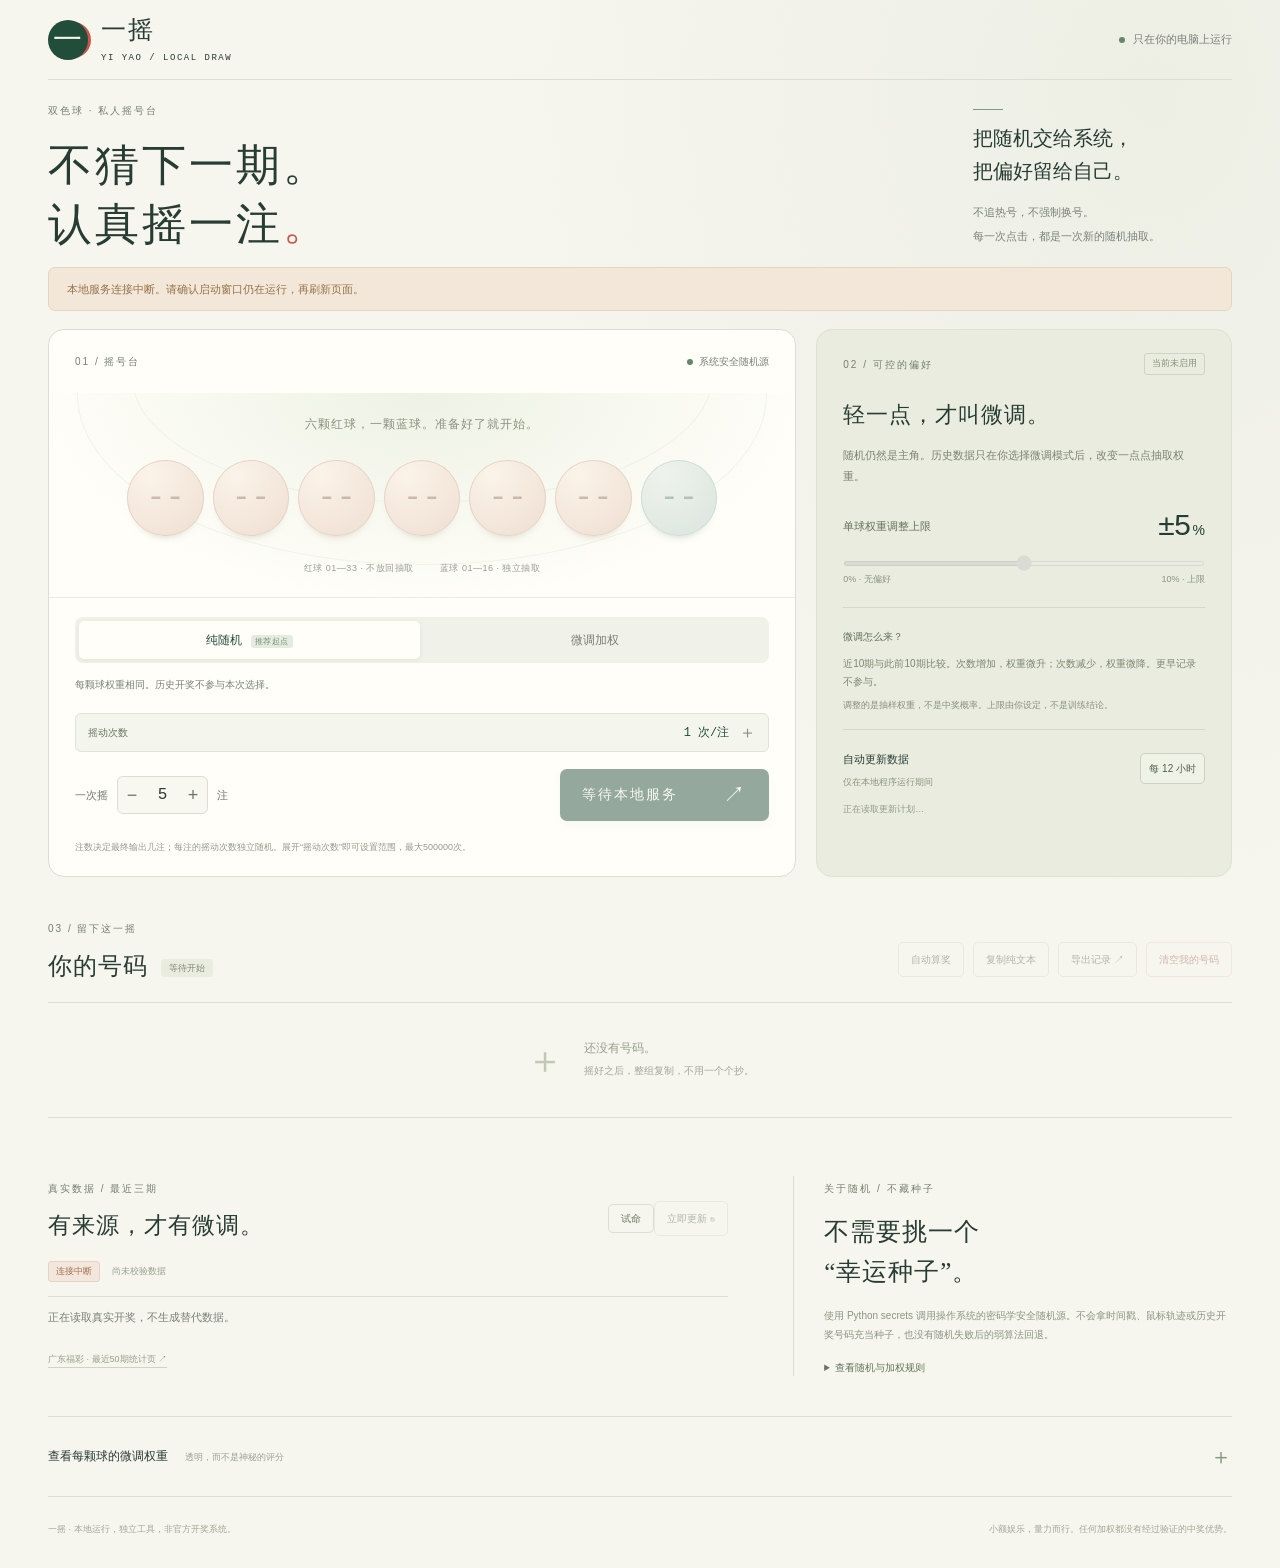
==== commit cc33c785: "feat: add bounded real roll-count drawing" ====
--- a/static/index.html
+++ b/static/index.html
@@ -40,11 +40,20 @@
               <label><input type="radio" name="mode" value="weighted"><span>微调加权</span></label>
             </fieldset>
             <p id="mode-description" class="mode-description">每颗球权重相同。历史开奖不参与本次选择。</p>
+            <div class="roll-range-control">
+              <button id="roll-range-toggle" class="roll-range-toggle" type="button" aria-expanded="false" aria-controls="roll-range-fields"><span>摇动次数</span><strong id="roll-range-summary">1 次/注</strong><span class="roll-range-chevron" aria-hidden="true">＋</span></button>
+              <div id="roll-range-fields" class="roll-range-fields" hidden>
+                <label for="roll-min">最小<input id="roll-min" type="number" min="1" max="500000" value="1" inputmode="numeric" aria-label="每注最小摇动次数"></label>
+                <span aria-hidden="true">至</span>
+                <label for="roll-max">最大<input id="roll-max" type="number" min="1" max="500000" value="1" inputmode="numeric" aria-label="每注最大摇动次数"></label>
+                <small>每注独立随机；最小值和最大值相同表示固定次数。</small>
+              </div>
+            </div>
             <div class="action-line">
               <div class="quantity"><label for="count">一次摇</label><div class="stepper"><button id="minus" type="button" aria-label="减少注数">−</button><input id="count" type="number" min="1" max="20" value="5" inputmode="numeric" aria-label="摇号注数"><button id="plus" type="button" aria-label="增加注数">+</button></div><span>注</span></div>
               <button id="draw" class="primary-button" type="button" disabled><span id="draw-label">连接摇号台…</span><span aria-hidden="true">↗</span></button>
             </div>
-            <p class="quiet-line">允许号码重复，不设置冷热配额，也不因上次选过而排除。</p>
+            <p class="quiet-line">注数决定最终输出几注；每注的摇动次数独立随机。展开“摇动次数”即可设置范围，最大500000次。</p>
           </div>
         </div>
 
--- a/static/style.css
+++ b/static/style.css
@@ -12,5 +12,6 @@
 .clear-button{color:#a97868;border-color:#ead8cf}.clear-button:hover:not(:disabled){color:#a34f43;border-color:#d8a99d;background:#f8ece6}
 .recent-batches{flex-wrap:wrap}.clear-history-button{color:#a97868;border-color:#ead8cf}.clear-history-button:hover:not(:disabled){color:#a34f43;border-color:#d8a99d;background:#f8ece6}
 .schedule-label{font-size:11px}.fixed-interval{border:1px solid #c9d3be;background:#eff2e7;border-radius:5px;padding:6px 8px;font-size:10px;color:#4d6246;white-space:nowrap}
+.roll-range-control{margin:1px 0 17px}.roll-range-toggle{width:100%;display:flex;align-items:center;gap:10px;padding:10px 12px;border:1px solid #e0e4d7;border-radius:6px;background:#f4f5ed;color:#68765f;font-size:10px;text-align:left}.roll-range-toggle:hover:not(:disabled){border-color:#b8c7ad;background:#edf1e6}.roll-range-toggle strong{margin-left:auto;font:12px var(--mono);font-weight:400;color:var(--green)}.roll-range-chevron{font-size:17px;color:#84947d;line-height:1}.roll-range-fields{display:flex;align-items:center;gap:9px;padding:11px 12px;background:#fafaf4;border:1px solid #e0e4d7;border-top:0;border-radius:0 0 6px 6px;color:#778370;font-size:10px}.roll-range-fields label{display:flex;align-items:center;gap:6px}.roll-range-fields input{width:58px;height:30px;border:1px solid #d2dacb;border-radius:4px;background:#fffef9;color:var(--ink);padding:0 5px;text-align:center;font:12px var(--mono);appearance:textfield;-moz-appearance:textfield}.roll-range-fields input::-webkit-inner-spin-button{display:none}.roll-range-fields input:focus{border-color:#91a68a;outline:3px solid #91b49d55;outline-offset:1px}.roll-range-fields small{margin-left:auto;color:#9aa38f;font-size:9px}.action-line .primary-button{flex-shrink:0}@media(max-width:760px){.action-line{flex-wrap:wrap}.action-line .primary-button{flex:1 1 100%;max-width:none}.roll-range-fields{flex-wrap:wrap}.roll-range-fields small{flex-basis:100%;margin-left:0}}
 .recent-batch{display:flex;align-items:center;gap:3px}.batch-delete{border:0!important;background:transparent!important;padding:4px 3px!important;color:#b78d7c!important;font:11px var(--mono)!important}.batch-delete:hover{color:var(--red)!important;background:#f8ece6!important}
 .prize-row .prize-level{margin-left:auto}.prize-amount{min-width:72px;text-align:right;color:#7c8872;font:10px var(--mono)}.prize-row.won .prize-amount{color:var(--red)}.prize-row.no-prize .prize-amount{color:#a3aa9e}
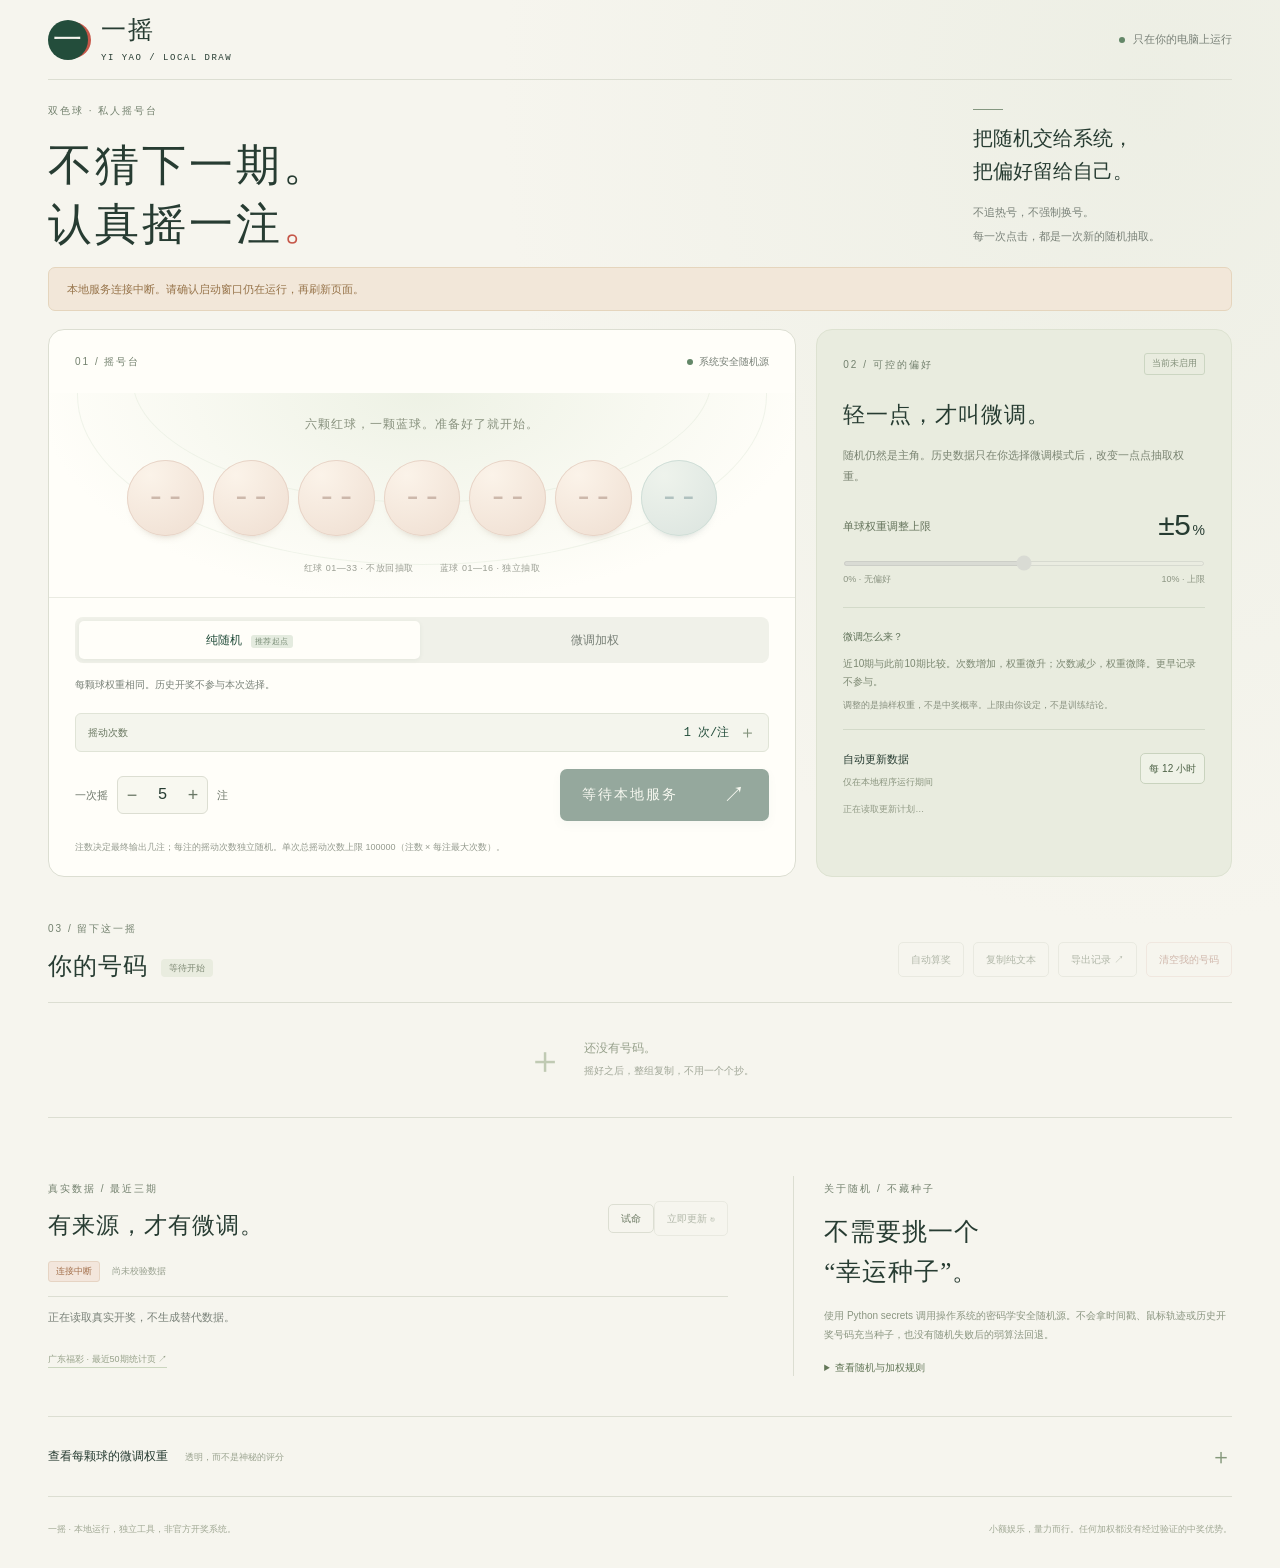
==== commit 72f42357: "fix: 服务端限流与单次总摇动次数上限，防止大次数请求打垮服务器" ====
--- a/static/index.html
+++ b/static/index.html
@@ -53,7 +53,7 @@
               <div class="quantity"><label for="count">一次摇</label><div class="stepper"><button id="minus" type="button" aria-label="减少注数">−</button><input id="count" type="number" min="1" max="20" value="5" inputmode="numeric" aria-label="摇号注数"><button id="plus" type="button" aria-label="增加注数">+</button></div><span>注</span></div>
               <button id="draw" class="primary-button" type="button" disabled><span id="draw-label">连接摇号台…</span><span aria-hidden="true">↗</span></button>
             </div>
-            <p class="quiet-line">注数决定最终输出几注；每注的摇动次数独立随机。展开“摇动次数”即可设置范围，最大500000次。</p>
+            <p class="quiet-line">注数决定最终输出几注；每注的摇动次数独立随机。单次总摇动次数上限 100000（注数 × 每注最大次数）。</p>
           </div>
         </div>
 
@@ -95,5 +95,6 @@
     <footer><span>一摇 · 本地运行，独立工具，非官方开奖系统。</span><span>小额娱乐，量力而行。任何加权都没有经过验证的中奖优势。</span></footer>
   </div>
   <div id="toast" class="toast" role="status" aria-live="polite" hidden></div>
+  <a id="trial-float" class="trial-float" href="trial.html">🎯 试命<span class="trial-float-sub">中头奖要多少年?</span></a>
 </body>
 </html>
--- a/static/style.css
+++ b/static/style.css
@@ -15,3 +15,13 @@
 .roll-range-control{margin:1px 0 17px}.roll-range-toggle{width:100%;display:flex;align-items:center;gap:10px;padding:10px 12px;border:1px solid #e0e4d7;border-radius:6px;background:#f4f5ed;color:#68765f;font-size:10px;text-align:left}.roll-range-toggle:hover:not(:disabled){border-color:#b8c7ad;background:#edf1e6}.roll-range-toggle strong{margin-left:auto;font:12px var(--mono);font-weight:400;color:var(--green)}.roll-range-chevron{font-size:17px;color:#84947d;line-height:1}.roll-range-fields{display:flex;align-items:center;gap:9px;padding:11px 12px;background:#fafaf4;border:1px solid #e0e4d7;border-top:0;border-radius:0 0 6px 6px;color:#778370;font-size:10px}.roll-range-fields label{display:flex;align-items:center;gap:6px}.roll-range-fields input{width:58px;height:30px;border:1px solid #d2dacb;border-radius:4px;background:#fffef9;color:var(--ink);padding:0 5px;text-align:center;font:12px var(--mono);appearance:textfield;-moz-appearance:textfield}.roll-range-fields input::-webkit-inner-spin-button{display:none}.roll-range-fields input:focus{border-color:#91a68a;outline:3px solid #91b49d55;outline-offset:1px}.roll-range-fields small{margin-left:auto;color:#9aa38f;font-size:9px}.action-line .primary-button{flex-shrink:0}@media(max-width:760px){.action-line{flex-wrap:wrap}.action-line .primary-button{flex:1 1 100%;max-width:none}.roll-range-fields{flex-wrap:wrap}.roll-range-fields small{flex-basis:100%;margin-left:0}}
 .recent-batch{display:flex;align-items:center;gap:3px}.batch-delete{border:0!important;background:transparent!important;padding:4px 3px!important;color:#b78d7c!important;font:11px var(--mono)!important}.batch-delete:hover{color:var(--red)!important;background:#f8ece6!important}
 .prize-row .prize-level{margin-left:auto}.prize-amount{min-width:72px;text-align:right;color:#7c8872;font:10px var(--mono)}.prize-row.won .prize-amount{color:var(--red)}.prize-row.no-prize .prize-amount{color:#a3aa9e}
+
+/* 试命悬浮浮标:默认跟随右下角,滚动到真实数据区块时停靠在原试命入口旁 */
+.trial-float{position:fixed;right:26px;bottom:26px;z-index:60;display:flex;align-items:center;gap:8px;padding:13px 20px;background:var(--green);color:#f1f4e9;border:0;border-radius:999px;font-size:13px;letter-spacing:1px;box-shadow:0 8px 22px #234d3b33;transition:bottom .3s ease,transform .2s ease,background .2s;white-space:nowrap}
+.trial-float:hover{background:#306046;transform:translateY(-2px)}
+.trial-float.trial-float-pinned{bottom:auto;top:var(--trial-pin-top,0px);border:1px solid #c9dac0;background:#fff;color:#4d6246;box-shadow:0 4px 14px #234d3b22;padding:9px 13px;font-size:11px;border-radius:999px}
+.trial-float-pinned .trial-float-sub{display:inline;margin-left:5px;color:#8a957f;font-size:9px}
+@media(max-width:760px){.trial-float{right:16px;bottom:16px;padding:12px 16px;font-size:12px}.trial-float-sub{font-size:10px}}
+.trial-float-sub{font-size:10px;opacity:.9}
+.trial-float-hidden{opacity:0;visibility:hidden;pointer-events:none;transform:scale(.9)}
+.trial-float{transition:bottom .3s ease,transform .2s ease,background .2s,opacity .25s ease,visibility .25s}
